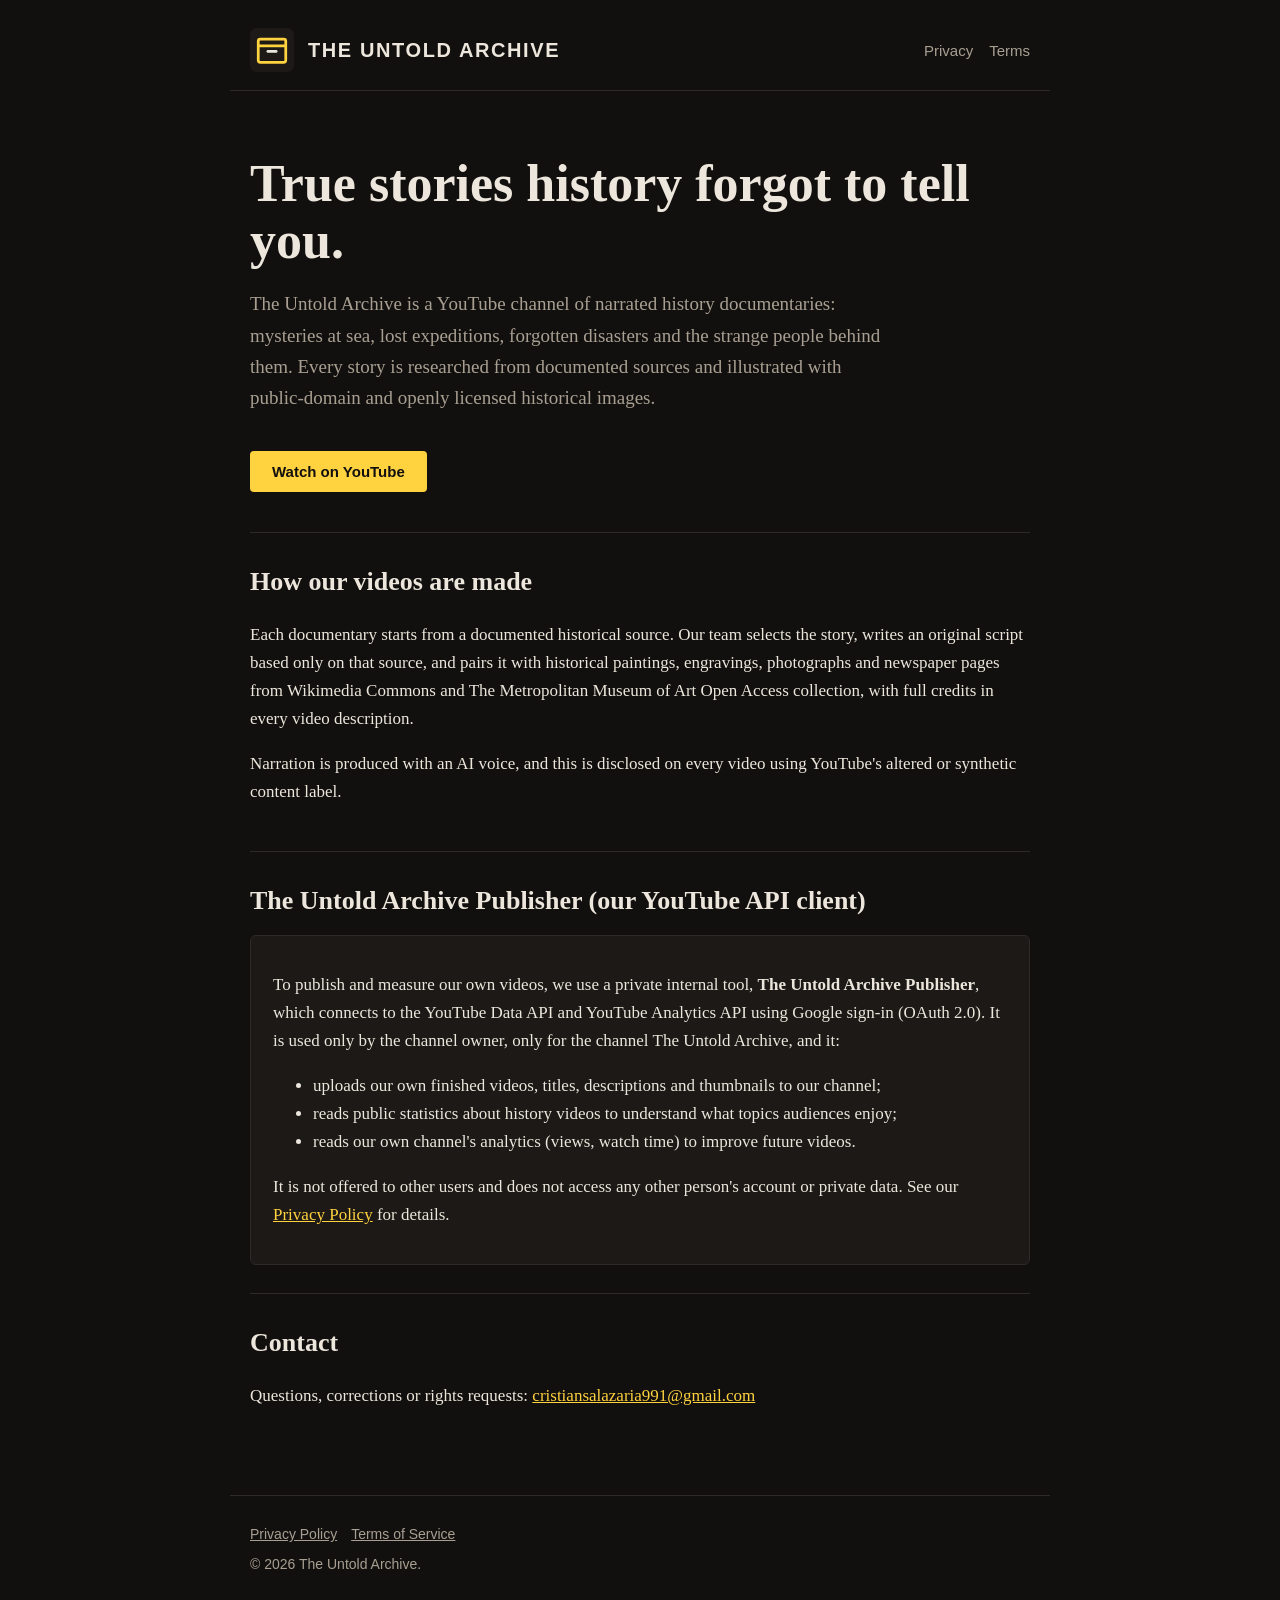
==== index.html @ 80199ac5 "Website of The Untold Archive: home, privacy policy, terms" ====
﻿<!doctype html>
<html lang="en">
<head>
<meta charset="utf-8">
<meta name="viewport" content="width=device-width, initial-scale=1">
<title>The Untold Archive</title>
<meta name="description" content="The Untold Archive: documentaries about little-known true stories from history.">
<link rel="icon" href="logo.svg">
<link rel="stylesheet" href="style.css">
</head>
<body>
<header>
  <img src="logo.svg" alt="">
  <span class="name">The Untold Archive</span>
  <nav><a href="privacy.html">Privacy</a><a href="terms.html">Terms</a></nav>
</header>
<main>
  <div class="hero">
    <h1>True stories history forgot to tell you.</h1>
    <p>The Untold Archive is a YouTube channel of narrated history documentaries: mysteries at sea, lost expeditions,
       forgotten disasters and the strange people behind them. Every story is researched from documented sources and
       illustrated with public-domain and openly licensed historical images.</p>
    <a class="btn" href="https://www.youtube.com/channel/UCpm0MhGkDAFk_BmOCNwDZ0w">Watch on YouTube</a>
  </div>

  <section>
    <h2>How our videos are made</h2>
    <p>Each documentary starts from a documented historical source. Our team selects the story, writes an original
       script based only on that source, and pairs it with historical paintings, engravings, photographs and newspaper
       pages from Wikimedia Commons and The Metropolitan Museum of Art Open Access collection, with full credits in
       every video description.</p>
    <p>Narration is produced with an AI voice, and this is disclosed on every video using YouTube's altered or
       synthetic content label.</p>
  </section>

  <section>
    <h2>The Untold Archive Publisher (our YouTube API client)</h2>
    <div class="panel">
      <p>To publish and measure our own videos, we use a private internal tool, <strong>The Untold Archive Publisher</strong>,
         which connects to the YouTube Data API and YouTube Analytics API using Google sign-in (OAuth 2.0).
         It is used only by the channel owner, only for the channel The Untold Archive, and it:</p>
      <ul>
        <li>uploads our own finished videos, titles, descriptions and thumbnails to our channel;</li>
        <li>reads public statistics about history videos to understand what topics audiences enjoy;</li>
        <li>reads our own channel's analytics (views, watch time) to improve future videos.</li>
      </ul>
      <p>It is not offered to other users and does not access any other person's account or private data.
         See our <a href="privacy.html">Privacy Policy</a> for details.</p>
    </div>
  </section>

  <section>
    <h2>Contact</h2>
    <p>Questions, corrections or rights requests: <a href="mailto:cristiansalazaria991@gmail.com">cristiansalazaria991@gmail.com</a></p>
  </section>
</main>
<footer>
  <a href="privacy.html">Privacy Policy</a><a href="terms.html">Terms of Service</a>
  <p>© 2026 The Untold Archive.</p>
</footer>
</body>
</html>
---- style.css ----
:root {
  --bg: #12100e; --panel: #1c1916; --text: #ece6dc; --muted: #a89f92; --accent: #ffd23f; --line: #2e2a25;
}
* { box-sizing: border-box; }
body { margin: 0; background: var(--bg); color: var(--text); font: 17px/1.65 Georgia, "Times New Roman", serif; }
a { color: var(--accent); }
header, main, footer { max-width: 820px; margin: 0 auto; padding: 0 20px; }
header { display: flex; align-items: center; gap: 14px; padding-top: 28px; padding-bottom: 18px; border-bottom: 1px solid var(--line); }
header img { width: 44px; height: 44px; }
header .name { font: 700 20px/1.2 "Arial Narrow", Arial, sans-serif; letter-spacing: .08em; text-transform: uppercase; }
header nav { margin-left: auto; font: 15px Arial, sans-serif; }
header nav a { margin-left: 16px; text-decoration: none; color: var(--muted); }
header nav a:hover { color: var(--accent); }
.hero { padding: 64px 0 40px; }
.hero h1 { font-size: clamp(32px, 6vw, 52px); line-height: 1.1; margin: 0 0 18px; }
.hero p { color: var(--muted); font-size: 19px; max-width: 640px; }
.btn { display: inline-block; margin-top: 18px; padding: 12px 22px; background: var(--accent); color: #12100e; font: 700 15px Arial, sans-serif; text-decoration: none; border-radius: 4px; }
section { padding: 28px 0; border-top: 1px solid var(--line); }
h2 { font-size: 26px; margin: 0 0 12px; }
h3 { font-size: 19px; margin: 24px 0 6px; }
.panel { background: var(--panel); border: 1px solid var(--line); border-radius: 6px; padding: 18px 22px; }
footer { padding: 30px 20px 50px; color: var(--muted); font: 14px Arial, sans-serif; border-top: 1px solid var(--line); margin-top: 40px; }
footer a { color: var(--muted); margin-right: 14px; }
.doc h1 { font-size: 36px; margin: 44px 0 6px; }
.doc .updated { color: var(--muted); font-size: 15px; margin-bottom: 26px; }
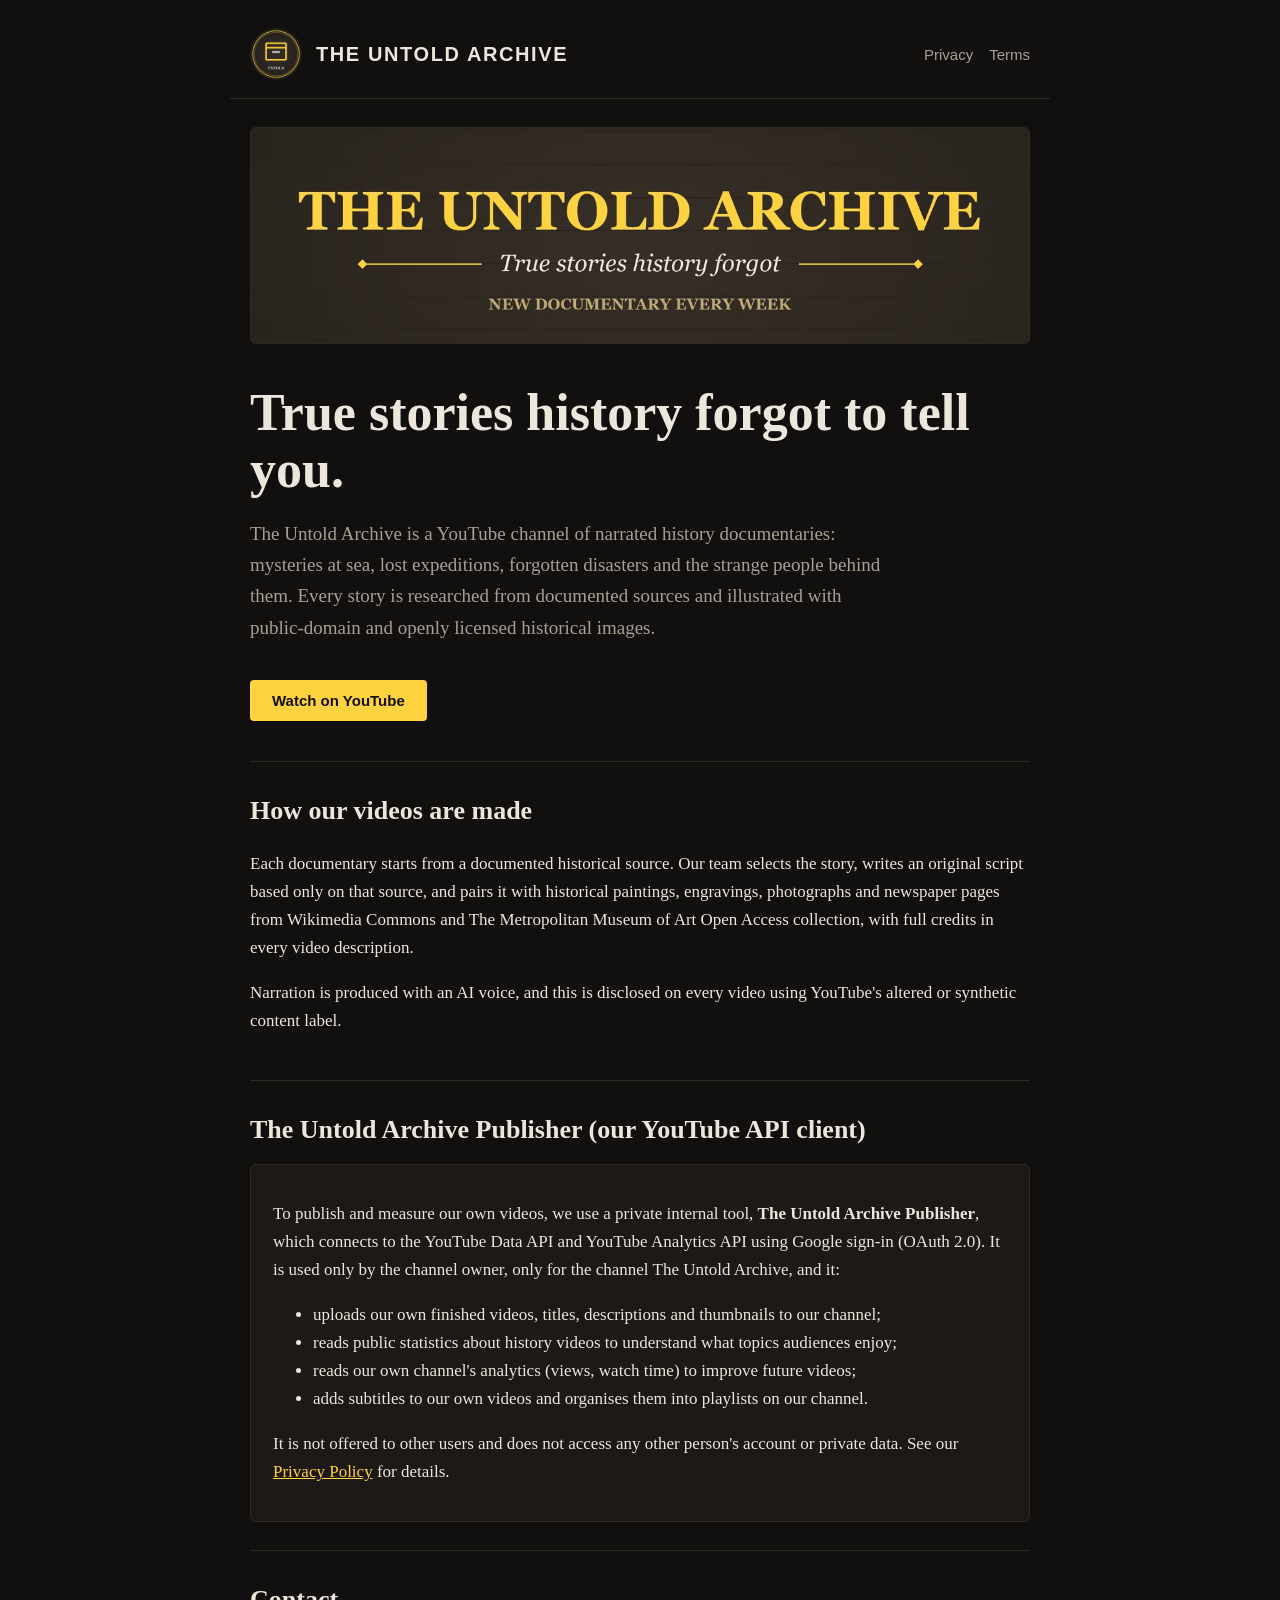
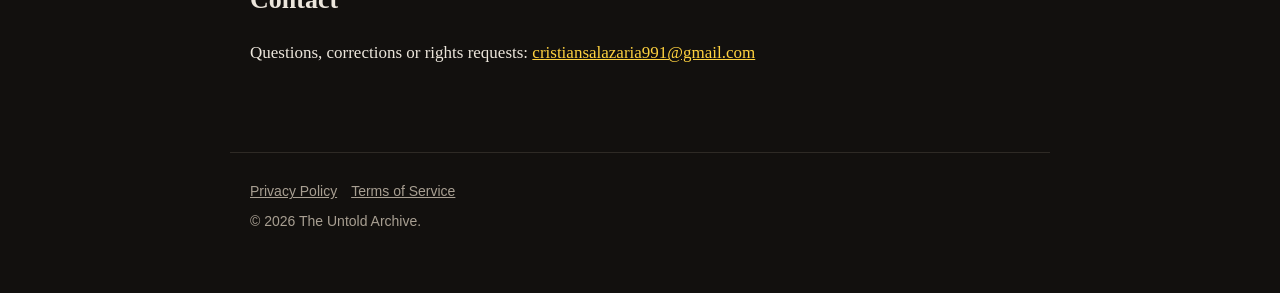
==== commit b18d0054: "Use channel profile picture as logo and favicon; add banner strip to home page Co-Authored-By: Claud" ====
--- a/index.html
+++ b/index.html
@@ -5,22 +5,23 @@
 <meta name="viewport" content="width=device-width, initial-scale=1">
 <title>The Untold Archive</title>
 <meta name="description" content="The Untold Archive: documentaries about little-known true stories from history.">
-<link rel="icon" href="logo.svg">
+<link rel="icon" type="image/png" href="img/favicon.png">
 <link rel="stylesheet" href="style.css">
 </head>
 <body>
 <header>
-  <img src="logo.svg" alt="">
+  <img src="img/logo.png" alt="The Untold Archive logo">
   <span class="name">The Untold Archive</span>
   <nav><a href="privacy.html">Privacy</a><a href="terms.html">Terms</a></nav>
 </header>
 <main>
+  <img class="cabecera" src="img/cabecera.jpg" alt="The Untold Archive: true stories history forgot">
   <div class="hero">
     <h1>True stories history forgot to tell you.</h1>
     <p>The Untold Archive is a YouTube channel of narrated history documentaries: mysteries at sea, lost expeditions,
        forgotten disasters and the strange people behind them. Every story is researched from documented sources and
        illustrated with public-domain and openly licensed historical images.</p>
-    <a class="btn" href="https://www.youtube.com/channel/UCpm0MhGkDAFk_BmOCNwDZ0w">Watch on YouTube</a>
+    <a class="btn" href="https://www.youtube.com/@UntoldArchiveFiles">Watch on YouTube</a>
   </div>
 
   <section>
@@ -42,7 +43,8 @@
       <ul>
         <li>uploads our own finished videos, titles, descriptions and thumbnails to our channel;</li>
         <li>reads public statistics about history videos to understand what topics audiences enjoy;</li>
-        <li>reads our own channel's analytics (views, watch time) to improve future videos.</li>
+        <li>reads our own channel's analytics (views, watch time) to improve future videos;</li>
+        <li>adds subtitles to our own videos and organises them into playlists on our channel.</li>
       </ul>
       <p>It is not offered to other users and does not access any other person's account or private data.
          See our <a href="privacy.html">Privacy Policy</a> for details.</p>
--- a/style.css
+++ b/style.css
@@ -6,7 +6,7 @@
 a { color: var(--accent); }
 header, main, footer { max-width: 820px; margin: 0 auto; padding: 0 20px; }
 header { display: flex; align-items: center; gap: 14px; padding-top: 28px; padding-bottom: 18px; border-bottom: 1px solid var(--line); }
-header img { width: 44px; height: 44px; }
+header img { width: 52px; height: 52px; border-radius: 50%; }
 header .name { font: 700 20px/1.2 "Arial Narrow", Arial, sans-serif; letter-spacing: .08em; text-transform: uppercase; }
 header nav { margin-left: auto; font: 15px Arial, sans-serif; }
 header nav a { margin-left: 16px; text-decoration: none; color: var(--muted); }
@@ -23,3 +23,6 @@
 footer a { color: var(--muted); margin-right: 14px; }
 .doc h1 { font-size: 36px; margin: 44px 0 6px; }
 .doc .updated { color: var(--muted); font-size: 15px; margin-bottom: 26px; }
+
+.cabecera { display: block; width: 100%; height: auto; margin-top: 28px; border-radius: 6px; border: 1px solid var(--line); }
+.cabecera + .hero { padding-top: 40px; }
